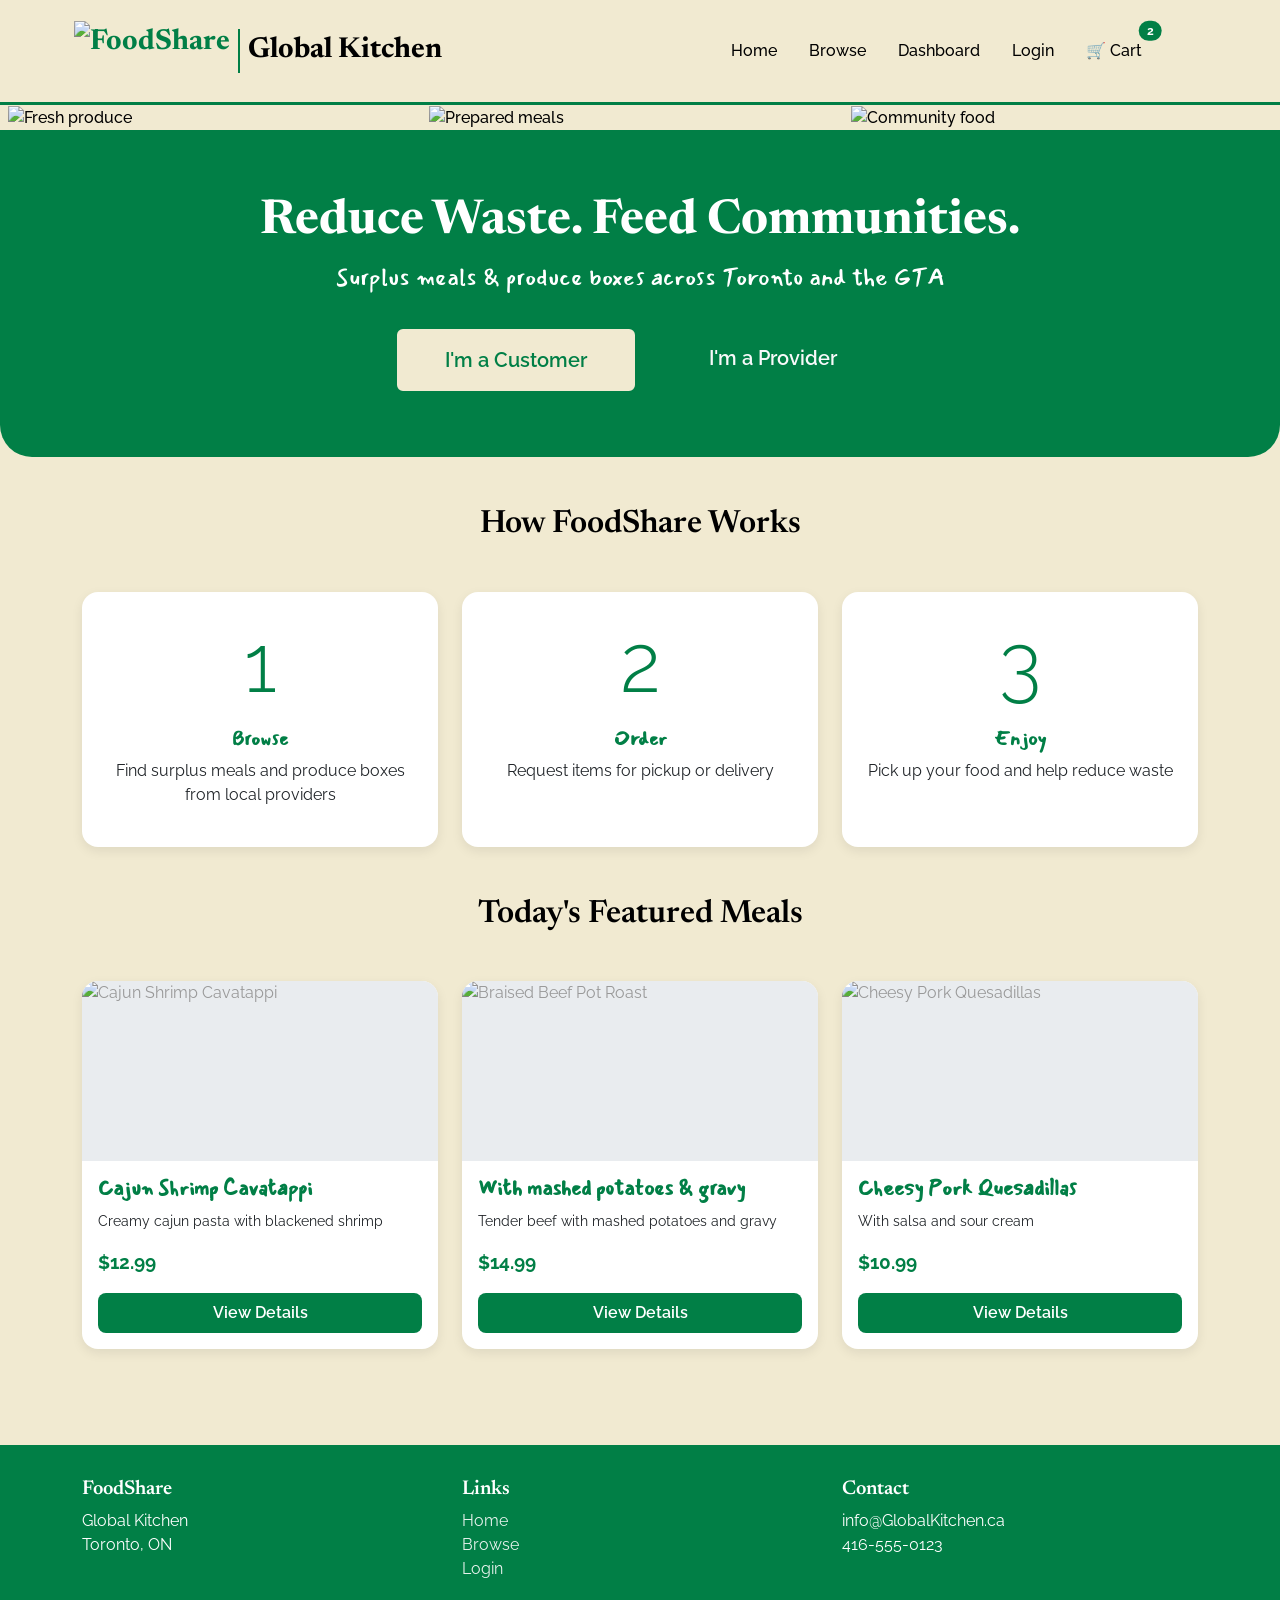
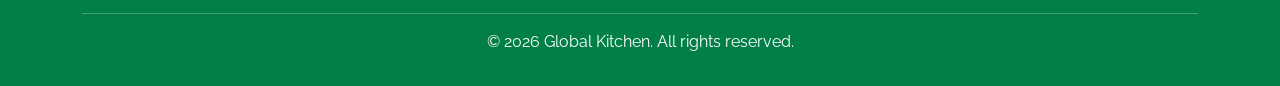
==== index.html @ 536f9f6d "Add files via upload" ====
<!DOCTYPE html>
<html lang="en">
<head>
    <meta charset="UTF-8">
    <meta name="viewport" content="width=device-width, initial-scale=1.0">
    <title>FoodShare - Home</title>

    <!-- Google Fonts -->
    <link rel="preconnect" href="https://fonts.googleapis.com">
    <link rel="preconnect" href="https://fonts.gstatic.com" crossorigin>
    <link href="https://fonts.googleapis.com/css2?family=Mansalva&family=Newsreader:ital,opsz,wght@0,6..72,200..800;1,6..72,200..800&family=Raleway:wght@100..900&display=swap" rel="stylesheet">

    <!-- Bootstrap CSS -->
    <link href="https://cdn.jsdelivr.net/npm/bootstrap@5.3.0/dist/css/bootstrap.min.css" rel="stylesheet">
    
    <!-- CSS -->
    <link rel="stylesheet" href="style.css">

</head>

<body>
        <!-- Navigation -->
        <nav class="navbar navbar-expand-lg">
        <div class="container">
            <a class="navbar-brand" href="index.html">
                <img src="../images:/logo.png" alt="FoodShare" height="60">
                <span class="global-kitchen">Global Kitchen</span>
            </a>
        
            <button class="navbar-toggler" type="button" data-bs-toggle="collapse" data-bs-target="#navbarNav">
                <span class="navbar-toggler-icon"></span>
            </button>
        
            <div class="collapse navbar-collapse" id="navbarNav">
                <ul class="navbar-nav ms-auto">
                    <li class="nav-item">
                        <a class="nav-link" href="index.html">Home</a>
                    </li>
                    <li class="nav-item">
                        <a class="nav-link" href="browse.html">Browse</a>
                    </li>
                    <li class="nav-item">
                        <a class="nav-link" href="dashboard.html">Dashboard</a>
                    </li>
                    <li class="nav-item">
                        <a class="nav-link" href="login.html">Login</a>
                    </li>
                    <li class="nav-item">
                        <a class="nav-link position-relative" href="checkout.html">
                            🛒 Cart
                        <span class="position-absolute top-0 start-100 translate-middle badge rounded-pill bg-green">
                                2
                        </span>
                </ul>
            </div>
        </div>
    </nav>

    <main>
        <!-- Image Collage -->
        <section class="container-fluid px-0">
            <div class="row g-0">
                <div class="col-md-4">
                    <img src="https://images.pexels.com/photos/35974369/pexels-photo-35974369.jpeg" alt="Fresh produce" style="width: 100%; height: 500px; object-fit: cover;">
                </div>
                <div class="col-md-4">
                    <img src="https://images.pexels.com/photos/7843969/pexels-photo-7843969.jpeg" alt="Prepared meals" style="width: 100%; height: 500px; object-fit: cover;">
                </div>
                <div class="col-md-4">
                    <img src="https://images.pexels.com/photos/3184188/pexels-photo-3184188.jpeg" alt="Community food" style="width: 100%; height: 500px; object-fit: cover;">
                </div>
            </div>
        </section>

        <!-- Hero Section -->
        <section class="hero-section">
            <div class="container text-center">
                <h1 class="hero-title">Reduce Waste. Feed Communities.</h1>
                <p class="hero-subtitle">Surplus meals & produce boxes across Toronto and the GTA</p>
                <div class="row justify-content-center mt-4">
                    <div class="col-auto">
                        <a href="browse.html" class="btn btn-beige btn-lg px-5 py-3">I'm a Customer</a>
                    </div>
                    <div class="col-auto">
                        <a href="dashboard.html" class="btn btn-outline-light btn-lg px-5 py-3">I'm a Provider</a>
                    </div>
                </div>
            </div>
        </section>

        <!-- How It Works -->
        <section class="container my-5">
            <h2 class="text-center mb-5">How FoodShare Works</h2>
            <div class="row g-4">
                <div class="col-md-4">
                    <div class="card p-4 text-center">
                        <div class="display-1 text-green mb-3">1</div>
                        <h3 class="food-title">Browse</h3>
                        <p>Find surplus meals and produce boxes from local providers</p>
                    </div>
                </div>
                <div class="col-md-4">
                    <div class="card p-4 text-center">
                        <div class="display-1 text-green mb-3">2</div>
                        <h3 class="food-title">Order</h3>
                        <p>Request items for pickup or delivery</p>
                    </div>
                </div>
                <div class="col-md-4">
                    <div class="card p-4 text-center">
                        <div class="display-1 text-green mb-3">3</div>
                        <h3 class="food-title">Enjoy</h3>
                        <p>Pick up your food and help reduce waste</p>
                    </div>
                </div>
            </div>
        </section>

        <!-- Featured Items -->
        <section class="container my-5">
            <h2 class="text-center mb-5">Today's Featured Meals</h2>
            <div class="row g-4">
                <div class="col-md-4">
                    <div class="card">
                        <img src="https://media.hellofresh.com/q_100,w_3840,f_auto,c_limit,fl_lossy/recipes/image/c508aed7-e4d6-4d38-aa21-e829a72f764f-832d52fd.jpg" class="card-img-top" alt="Cajun Shrimp Cavatappi" style="height: 180px; object-fit: cover;">
                        <div class="card-body">
                            <h5 class="card-title">Cajun Shrimp Cavatappi</h5>
                            <p class="card-text">Creamy cajun pasta with blackened shrimp</p>
                            <p class="price">$12.99</p>
                            <a href="item-details.html?id=1" class="btn btn-primary w-100">View Details</a>
                        </div>
                    </div>
                </div>
                <div class="col-md-4">
                    <div class="card">
                        <img src="https://media.hellofresh.com/q_100,w_3840,f_auto,c_limit,fl_lossy/recipes/image/78469481-9fc9-4c25-ae37-cb3bc44bcf8f-c5868b17.jpg" class="card-img-top" alt="Braised Beef Pot Roast" style="height: 180px; object-fit: cover;">
                        <div class="card-body">
                            <h5 class="card-title">With mashed potatoes & gravy</h5>
                            <p class="card-text">Tender beef with mashed potatoes and gravy</p>
                            <p class="price">$14.99</p>
                            <a href="item-details.html?id=2" class="btn btn-primary w-100">View Details</a>
                        </div>
                    </div>
                </div>
                <div class="col-md-4">
                    <div class="card">
                        <img src="https://img.hellofresh.com/hellofresh_s3/image/659f93da1ee0609964a9bb6f-d59fe866.jpeg" class="card-img-top" alt="Cheesy Pork Quesadillas" style="height: 180px; object-fit: cover;">
                        <div class="card-body">
                            <h5 class="card-title">Cheesy Pork Quesadillas</h5>
                            <p class="card-text">With salsa and sour cream</p>
                            <p class="price">$10.99</p>
                            <a href="item-details.html?id=3" class="btn btn-primary w-100">View Details</a>
                        </div>
                    </div>
                </div>
            </div>
        </section>
    </main>

    <!-- Footer -->
    <footer>
        <div class="container">
            <div class="row">
                <div class="col-md-4">
                    <h5>FoodShare</h5>
                    <p>Global Kitchen<br>Toronto, ON</p>
                </div>
                <div class="col-md-4">
                    <h5>Links</h5>
                    <ul class="list-unstyled">
                        <li><a href="index.html" class="footer-link">Home</a></li>
                        <li><a href="browse.html" class="footer-link">Browse</a></li>
                        <li><a href="login.html" class="footer-link">Login</a></li>
                    </ul>
                </div>
                <div class="col-md-4">
                    <h5>Contact</h5>
                    <p>info@GlobalKitchen.ca<br>416-555-0123</p>
                </div>
            </div>
            <hr class="bg-white">
            <p class="text-center mb-0">&copy; 2026 Global Kitchen. All rights reserved.</p>
        </div>
    </footer>

    <!-- Bootstrap JS -->
    <script src="https://cdn.jsdelivr.net/npm/bootstrap@5.3.0/dist/js/bootstrap.bundle.min.js"></script>
</body>
</html>
---- style.css ----
/* ===== VARIABLES ===== */
:root {
    --green: #017F46;
    --beige: #F1EAD1;
    --black: #000000;
    --white: #ffffff;
    --gray-light: #e9ecef;
}

/* ===== BASE STYLES ===== */
body {
    background-color: var(--beige);
    color: var(--black);
    font-family: 'Raleway', sans-serif;
    margin: 0;
    padding: 0;
    min-height: 100vh;
    display: flex;
    flex-direction: column;
}

main {
    flex: 1;
}

/* ===== TYPOGRAPHY ===== */
h1, h2, h3, h4, h5, h6 {
    font-family: 'Newsreader', serif;
    font-weight: 600;
}

.food-title, .blurb, .item-name {
    font-family: 'Mansalva', cursive;
    font-size: 1.2rem;
    color: var(--green);
}

.small-caption {
    font-family: 'Mansalva', cursive;
    font-size: 0.9rem;
}

/* ===== NAVBAR ===== */
.navbar {
    background-color: var(--beige) !important;
    border-bottom: 3px solid var(--green);
    padding: 1rem 0;
}

.navbar-brand {
    font-family: 'Newsreader', serif;
    font-weight: 700;
    color: var(--green) !important;
    font-size: 1.8rem;
    display: flex;
    align-items: center;
}

.global-kitchen {
    font-family: 'Newsreader', serif;
    color: var(--black);
    font-size: 1.8rem;
    margin-left: 0.5rem;
    border-left: 2px solid var(--green);
    padding-left: 0.5rem;
}

.nav-link {
    color: var(--black) !important;
    font-weight: 500;
    margin: 0 0.5rem;
}

.nav-link:hover {
    color: var(--green) !important;
}

/* ===== BUTTONS ===== */
.btn {
    font-family: 'Raleway', sans-serif;
    font-weight: 600;
    border-radius: 8px;
    padding: 0.5rem 1.5rem;
    border: none;
}

.btn-primary {
    background-color: var(--green);
    color: white;
}

.btn-primary:hover {
    background-color: #016538;
    color: white;
}

.btn-outline {
    background-color: transparent;
    border: 2px solid var(--green);
    color: var(--green);
}

.btn-outline:hover {
    background-color: var(--green);
    color: white;
}

.btn-beige {
    background-color: var(--beige);
    color: var(--green);
    border: 2px solid var(--green);
}

.btn-beige:hover {
    background-color: var(--green);
    color: var(--beige);
}

/* coupon button hover */
.btn-outline-primary {
    border-color: var(--green);
    color: var(--green);
}

.btn-outline-primary:hover {
    background-color: var(--green);
    border-color: var(--green);
    color: white;
}

/* radio button styling  */
.form-check-input:checked {
    background-color: var(--green);
    border-color: var(--green);
}

.form-check-input:focus {
    border-color: var(--green);
    box-shadow: 0 0 0 0.2rem rgba(1, 127, 70, 0.25);
}

/* ===== HERO SECTION (Home Page) ===== */
.hero-section {
    background-color: var(--green);
    color: white;
    padding: 4rem 0;
    margin-bottom: 2rem;
    border-radius: 0 0 2rem 2rem;
}

.hero-title {
    font-family: 'Newsreader', serif;
    font-size: 3rem;
    font-weight: 700;
}

.hero-subtitle {
    font-family: 'Mansalva', cursive;
    font-size: 1.5rem;
    margin-bottom: 2rem;
}

/* force fix hero */
.hero-section {
    background-color: #017F46 !important;
}

.hero-section h1,
.hero-section p,
.hero-section .lead {
    color: white !important;
    opacity: 1 !important;
    visibility: visible !important;
    transition: none !important;
}

.hero-section:hover,
.hero-section:hover h1,
.hero-section:hover p,
.hero-section:hover .lead {
    color: white !important;
    background-color: #017F46 !important;
    opacity: 1 !important;
    visibility: visible !important;
}

/* ===== CARDS ===== */
.card {
    background-color: white;
    border: none;
    border-radius: 16px;
    overflow: hidden;
    box-shadow: 0 4px 12px rgba(0,0,0,0.08);
    transition: transform 0.2s;
    height: 100%;
}

.card:hover {
    transform: translateY(-4px);
    box-shadow: 0 8px 16px rgba(1, 127, 70, 0.15);
}

.card-img-top {
    height: 180px;
    object-fit: cover;
    background-color: var(--gray-light);
    display: flex;
    align-items: center;
    justify-content: center;
    color: #999;
}

.card-title {
    font-family: 'Mansalva', cursive;
    color: var(--green);
    font-size: 1.3rem;
    margin-bottom: 0.5rem;
}

.card-text {
    font-size: 0.9rem;
}

.price {
    font-weight: 700;
    color: var(--green);
    font-size: 1.2rem;
}

/* ===== FILTER CHIPS ===== */
.filter-chip {
    display: inline-block;
    padding: 0.5rem 1rem;
    background-color: white;
    border: 1px solid var(--green);
    border-radius: 30px;
    color: var(--green);
    font-weight: 500;
    margin: 0.25rem;
    cursor: pointer;
}

.filter-chip:hover, .filter-chip.active {
    background-color: var(--green);
    color: white;
}

/* ===== FORMS ===== */
.form-container {
    background-color: white;
    border-radius: 16px;
    padding: 2rem;
    box-shadow: 0 4px 12px rgba(0,0,0,0.05);
}

.form-label {
    font-weight: 600;
    color: var(--green);
}

.form-control, .form-select {
    border-radius: 8px;
    border: 1px solid #ddd;
    padding: 0.75rem;
    font-family: 'Raleway', sans-serif;
}

.form-control:focus, .form-select:focus {
    border-color: var(--green);
    box-shadow: 0 0 0 0.2rem rgba(1, 127, 70, 0.25);
    outline: none;
}

/* ===== TABLES ===== */
.table-container {
    background-color: white;
    border-radius: 16px;
    padding: 1.5rem;
    box-shadow: 0 4px 12px rgba(0,0,0,0.05);
}

.table {
    margin-bottom: 0;
}

.table thead {
    background-color: var(--green);
    color: white;
}

.table thead th {
    font-weight: 600;
    border: none;
    padding: 1rem;
}

.table tbody td {
    padding: 1rem;
    vertical-align: middle;
}

.badge-status {
    padding: 0.35rem 0.75rem;
    border-radius: 30px;
    font-size: 0.85rem;
    font-weight: 500;
}

.badge-preparing {
    background-color: #fff3cd;
    color: #856404;
}

.badge-ready {
    background-color: #d4edda;
    color: var(--green);
}

/* ===== ITEM DETAILS PAGE ===== */
.allergen-badge {
    background-color: var(--beige);
    color: var(--black);
    padding: 0.35rem 0.75rem;
    border-radius: 30px;
    font-size: 0.9rem;
    margin-right: 0.5rem;
    margin-bottom: 0.5rem;
    display: inline-block;
    border: 1px solid var(--green);
}

.allergen-icon {
    font-size: 1.2rem;
    margin-right: 0.25rem;
}

/* ===== PROVIDER DASHBOARD ===== */
.stats-card {
    background-color: white;
    border-radius: 12px;
    padding: 1.5rem;
    text-align: center;
    border-left: 4px solid var(--green);
    box-shadow: 0 2px 8px rgba(0,0,0,0.05);
}

.stats-number {
    font-size: 2rem;
    font-weight: 700;
    color: var(--green);
    font-family: 'Newsreader', serif;
}

/* ===== LOGIN PAGE ===== */
.login-card {
    background-color: white;
    border-radius: 20px;
    padding: 2.5rem;
    box-shadow: 0 8px 24px rgba(1, 127, 70, 0.15);
    max-width: 450px;
    margin: 2rem auto;
}

/* Login/Register tabs  */
.nav-pills .nav-link {
    color: var(--green);
    border: 1px solid var(--green);
    margin: 0 5px;
    border-radius: 30px;
    background-color: transparent;
}

.nav-pills .nav-link.active {
    background-color: var(--green) !important;
    color: white !important;
    border-color: var(--green);
}

.nav-pills .nav-link:hover:not(.active) {
    background-color: rgba(1, 127, 70, 0.1);
    color: var(--green);
}

/* ===== FOOTER ===== */
footer {
    background-color: var(--green);
    color: white;
    padding: 2rem 0;
    margin-top: 3rem;
}

.footer-link {
    color: white;
    text-decoration: none;
    opacity: 0.9;
}

.footer-link:hover {
    color: white;
    opacity: 1;
    text-decoration: underline;
}

/* ===== UTILITIES ===== */
.bg-green {
    background-color: var(--green);
}

.bg-beige {
    background-color: var(--beige);
}

.text-green {
    color: var(--green);
}

.placeholder-img {
    background-color: #ddd;
    width: 100%;
    height: 100%;
    display: flex;
    align-items: center;
    justify-content: center;
    color: #666;
    font-family: 'Mansalva', cursive;
}

.image-placeholder {
    background-color: #e0e0e0;
    background-image: linear-gradient(45deg, #ccc 25%, #ddd 25%, #ddd 50%, #ccc 50%, #ccc 75%, #ddd 75%, #ddd 100%);
    background-size: 20px 20px;
}
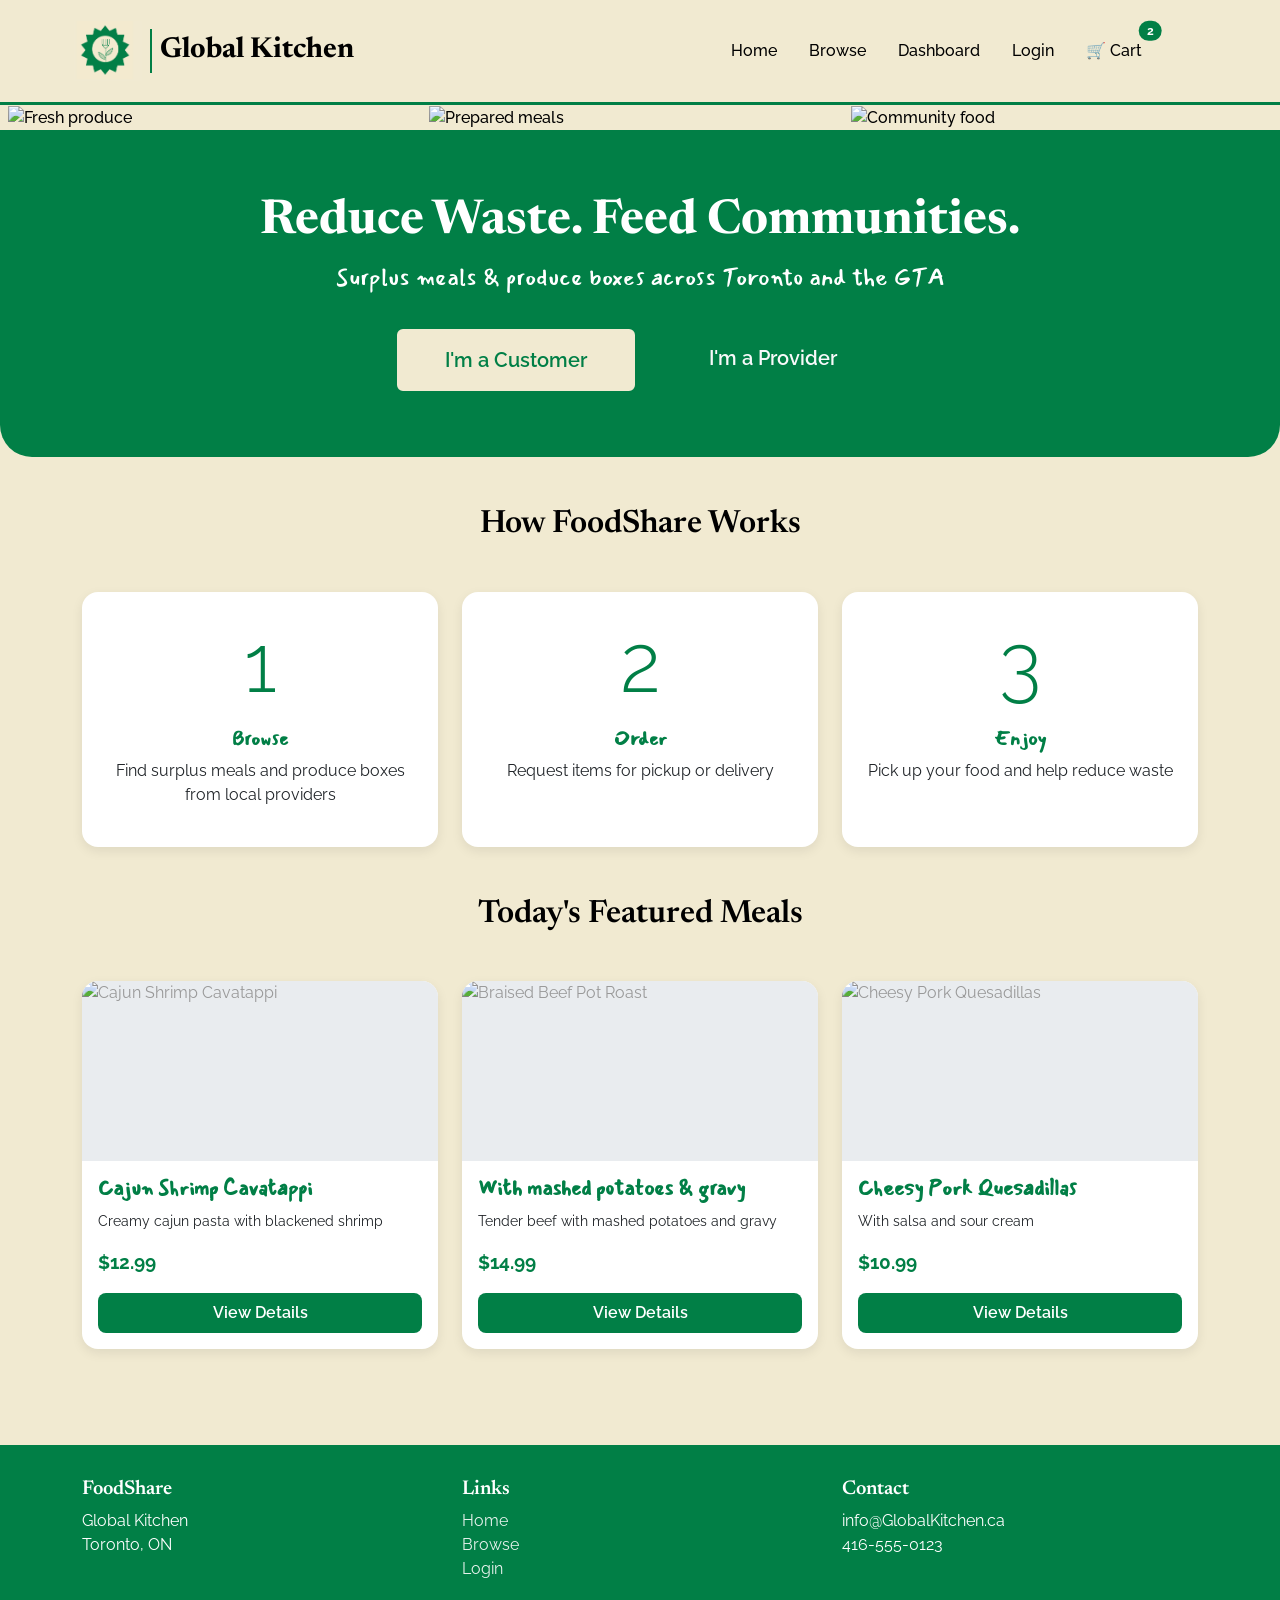
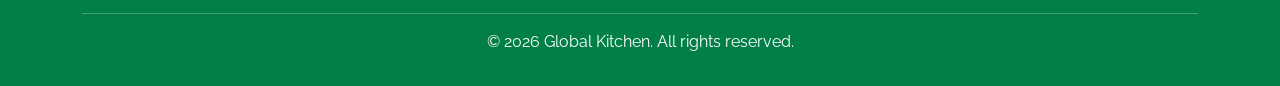
==== commit 9ac667d2: "Update index.html" ====
--- a/index.html
+++ b/index.html
@@ -23,7 +23,7 @@
         <nav class="navbar navbar-expand-lg">
         <div class="container">
             <a class="navbar-brand" href="index.html">
-                <img src="../images:/logo.png" alt="FoodShare" height="60">
+                <img src="../images/logo.png" alt="FoodShare" height="60">
                 <span class="global-kitchen">Global Kitchen</span>
             </a>
         
